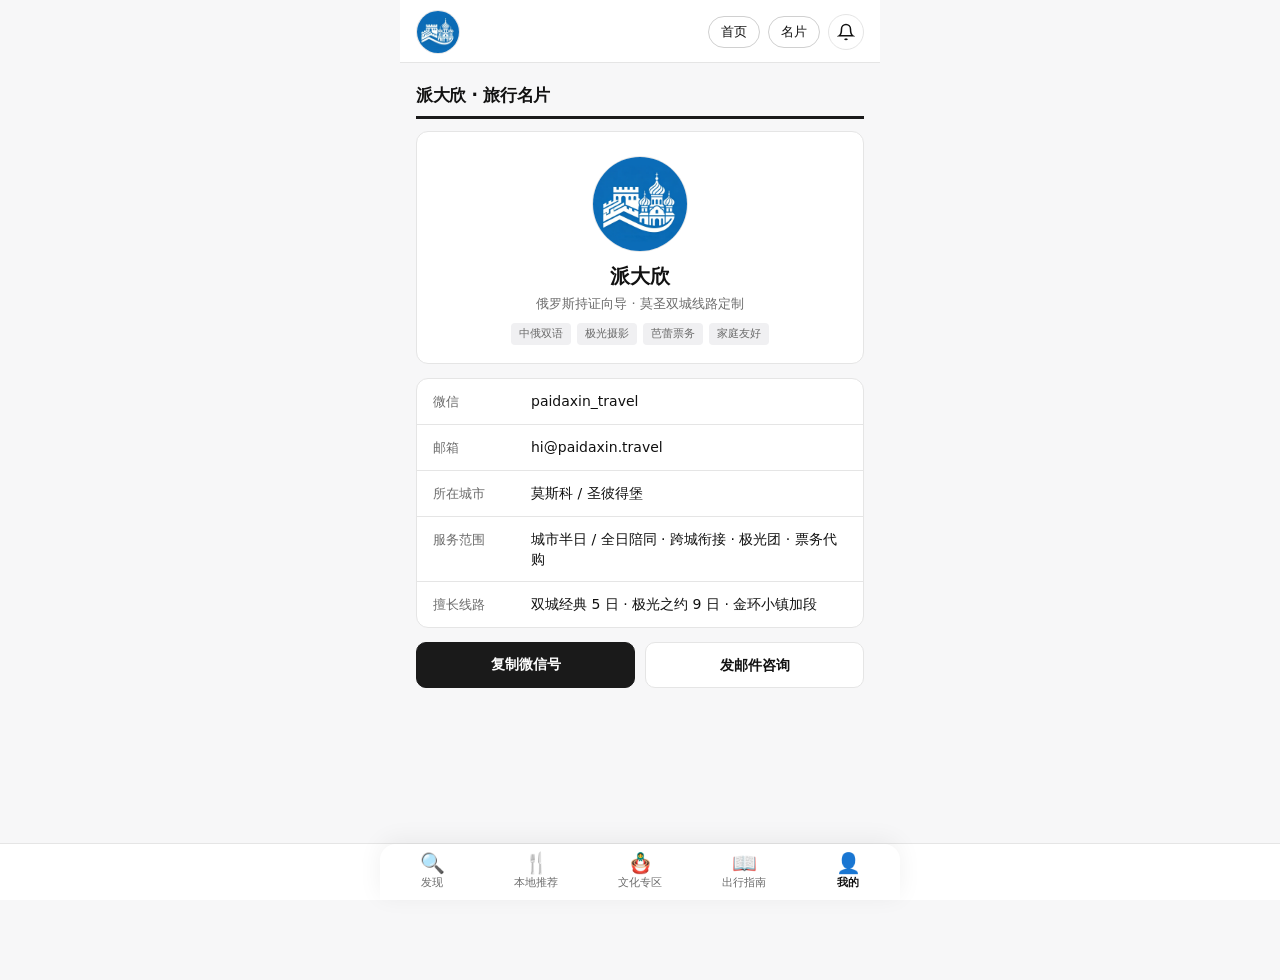
==== card.html @ 0a394ad5 "旅友分享支持点击进详情页 + 升 v=23 - 新建 share-data.js,5 篇分享详情数据(基础信息/正文/经验小结/提醒) - share.html 重写为数据驱动详情页,从 ?id= 读" ====
<!DOCTYPE html>
<html lang="zh-Hans-CN">
  <head>
    <meta charset="utf-8" />
    <meta name="viewport" content="width=device-width, initial-scale=1, viewport-fit=cover" />
    <meta name="theme-color" content="#f7f7f8" />
    <title>派大欣环游记 · 名片</title>
    <link rel="icon" type="image/x-icon" href="assets/opt/favicon.ico" />
    <link rel="apple-touch-icon" href="assets/opt/apple-touch-icon.png?v=23" />
    <link rel="stylesheet" href="styles.css?v=23" />
  </head>
  <body data-active="me">
    <div class="app">
      <div data-include="topbar"></div>

      <main>
        <section class="section" aria-labelledby="card-title">
          <div class="section-head">
            <h2 id="card-title" class="section-title">派大欣 · 旅行名片</h2>
          </div>

          <div class="card-hero">
            <img class="card-hero-avatar" src="assets/opt/logo-512.webp?v=23" alt="派大欣环游记" width="96" height="96" loading="eager" />
            <h3 class="card-hero-name">派大欣</h3>
            <p class="card-hero-role">俄罗斯持证向导 · 莫圣双城线路定制</p>
            <div class="tag-row" style="justify-content:center;">
              <span class="tag">中俄双语</span>
              <span class="tag">极光摄影</span>
              <span class="tag">芭蕾票务</span>
              <span class="tag">家庭友好</span>
            </div>
          </div>

          <div class="card-info" aria-label="联系方式">
            <div class="card-info-row">
              <span class="card-info-key">微信</span>
              <span class="card-info-val" id="wx-id">paidaxin_travel</span>
            </div>
            <div class="card-info-row">
              <span class="card-info-key">邮箱</span>
              <span class="card-info-val">hi@paidaxin.travel</span>
            </div>
            <div class="card-info-row">
              <span class="card-info-key">所在城市</span>
              <span class="card-info-val">莫斯科 / 圣彼得堡</span>
            </div>
            <div class="card-info-row">
              <span class="card-info-key">服务范围</span>
              <span class="card-info-val">城市半日 / 全日陪同 · 跨城衔接 · 极光团 · 票务代购</span>
            </div>
            <div class="card-info-row">
              <span class="card-info-key">擅长线路</span>
              <span class="card-info-val">双城经典 5 日 · 极光之约 9 日 · 金环小镇加段</span>
            </div>
          </div>

          <div class="card-cta">
            <button type="button" class="btn btn-primary" id="copy-wx">复制微信号</button>
            <a class="btn btn-secondary" href="mailto:hi@paidaxin.travel?subject=%E6%B4%BE%E5%A4%A7%E6%AC%A3%E5%92%A8%E8%AF%A2">发邮件咨询</a>
          </div>
        </section>
      </main>

      <div data-include="bottomnav"></div>
    </div>

    <script src="app.js?v=23"></script>
    <script>
      (() => {
        const btn = document.getElementById("copy-wx");
        const wx = document.getElementById("wx-id");
        if (!btn || !wx) return;
        btn.addEventListener("click", async () => {
          const text = wx.textContent.trim();
          try {
            await navigator.clipboard.writeText(text);
            const old = btn.textContent;
            btn.textContent = "已复制 ✓";
            setTimeout(() => (btn.textContent = old), 1500);
          } catch (e) {
            // 降级:选中文本提示用户手动复制
            const range = document.createRange();
            range.selectNodeContents(wx);
            const sel = window.getSelection();
            sel.removeAllRanges();
            sel.addRange(range);
            btn.textContent = "请长按复制";
            setTimeout(() => (btn.textContent = "复制微信号"), 2000);
          }
        });
      })();
    </script>
  </body>
</html>
---- styles.css ----
:root {
  --bg: #f7f7f8;
  --surface: #ffffff;
  --text: #111111;
  --muted: #6b6b6b;
  --line: #e5e5e5;
  --accent: #1a1a1a;
  --nav-h: 56px;
  --radius: 12px;
  --safe-b: env(safe-area-inset-bottom, 0px);
  --safe-t: env(safe-area-inset-top, 0px);
}

*,
*::before,
*::after {
  box-sizing: border-box;
}

html {
  -webkit-text-size-adjust: 100%;
}

body {
  margin: 0;
  font-family: system-ui, -apple-system, "PingFang SC", "Hiragino Sans GB",
    "Microsoft YaHei", sans-serif;
  background: var(--bg);
  color: var(--text);
  line-height: 1.45;
  padding-top: var(--safe-t);
  padding-bottom: calc(var(--nav-h) + var(--safe-b) + 12px);
}

.app {
  max-width: 480px;
  margin: 0 auto;
  min-height: 100vh;
}

/* —— 顶栏 —— */
.top-bar {
  display: flex;
  align-items: center;
  justify-content: space-between;
  gap: 12px;
  padding: 10px 16px 8px;
  background: var(--surface);
  border-bottom: 1px solid var(--line);
}

.brand {
  display: flex;
  align-items: center;
  gap: 10px;
  min-width: 0;
}

.brand-avatar {
  width: 44px;
  height: 44px;
  border-radius: 50%;
  object-fit: cover;
  flex-shrink: 0;
  border: 1px solid var(--line);
}

.top-actions {
  display: flex;
  align-items: center;
  gap: 8px;
  flex-shrink: 0;
}

.pill {
  padding: 6px 12px;
  font-size: 13px;
  color: var(--text);
  background: var(--surface);
  border: 1px solid #d0d0d0;
  border-radius: 999px;
  text-decoration: none;
  white-space: nowrap;
}

.pill:active {
  opacity: 0.85;
}

.icon-btn {
  width: 36px;
  height: 36px;
  border-radius: 50%;
  border: 1px solid var(--line);
  background: var(--surface);
  display: grid;
  place-items: center;
  padding: 0;
  cursor: pointer;
  color: var(--text);
}

.icon-btn svg {
  width: 18px;
  height: 18px;
}

/* —— 功能列表 —— */
.features {
  display: grid;
  grid-template-columns: repeat(4, 1fr);
  gap: 8px;
  padding: 14px 16px 18px;
  background: var(--surface);
  border-bottom: 1px solid var(--line);
}

.features.features--cols-5 {
  grid-template-columns: repeat(5, 1fr);
}

.features.features--cols-5 .feature-label {
  font-size: 11px;
  white-space: nowrap;
}

.features.features--cols-5 .feature-emoji {
  font-size: 24px;
}

.feature-item {
  display: flex;
  flex-direction: column;
  align-items: center;
  gap: 6px;
  text-align: center;
  padding: 8px 4px;
  border-radius: 10px;
  text-decoration: none;
  color: inherit;
  transition: background 0.15s;
}

.feature-item:active {
  background: #f0f0f2;
}

.feature-emoji {
  font-size: 26px;
  line-height: 1;
}

.feature-label {
  font-size: 12px;
  color: var(--text);
  font-weight: 500;
}

/* —— 区块标题 —— */
main {
  padding: 0 16px 24px;
}

.section {
  margin-top: 20px;
}

.section-head {
  display: flex;
  align-items: flex-end;
  justify-content: space-between;
  gap: 12px;
  margin-bottom: 12px;
  border-bottom: 3px solid var(--accent);
}

.section-title {
  margin: 0;
  font-size: 17px;
  font-weight: 700;
  letter-spacing: -0.02em;
  padding-bottom: 8px;
}

.section-more {
  font-size: 13px;
  color: var(--muted);
  text-decoration: none;
  padding-bottom: 8px;
  white-space: nowrap;
}

.section-more:active {
  opacity: 0.7;
}

/* 兼容旧用法:section-title 直接放在 section 下时仍能撑满下划线 */
.section > .section-title {
  display: block;
  padding-bottom: 8px;
  border-bottom: 3px solid var(--accent);
  margin: 0 0 12px;
}

/* —— 核心推荐卡片 —— */
.rec-strip {
  display: flex;
  gap: 12px;
  overflow-x: auto;
  -webkit-overflow-scrolling: touch;
  scroll-snap-type: x mandatory;
  padding-bottom: 8px;
  margin-left: -16px;
  margin-right: -16px;
  padding-left: 16px;
  padding-right: 16px;
}

.rec-strip::-webkit-scrollbar {
  display: none;
}

.rec-card {
  flex: 0 0 360px;
  scroll-snap-align: start;
  display: flex;
  align-items: stretch;
  background: var(--surface);
  border: 1px solid var(--line);
  border-radius: var(--radius);
  overflow: hidden;
  box-shadow: 0 1px 0 rgba(0, 0, 0, 0.04);
  text-decoration: none;
  color: inherit;
}

a.rec-card,
a.rec-card:visited,
a.rec-card:hover,
a.rec-card:active {
  text-decoration: none;
  color: inherit;
}

a.rec-card .rec-title,
a.rec-card .rec-sub,
a.rec-card .rec-desc {
  text-decoration: none;
}

.rec-cover {
  width: 132px;
  height: 100%;
  min-height: 116px;
  display: block;
  object-fit: cover;
  flex-shrink: 0;
  background: #e8e8ec;
}

.rec-body {
  min-width: 0;
  flex: 1;
  padding: 14px 14px 16px;
}

.rec-title {
  margin: 0 0 6px;
  font-size: 16px;
  font-weight: 700;
  line-height: 1.35;
}

.rec-sub {
  margin: 0 0 10px;
  font-size: 13px;
  color: var(--muted);
}

.rec-desc {
  margin: 0;
  font-size: 13px;
  color: var(--muted);
  line-height: 1.5;
}

/* —— 资讯/列表 —— */
.news-list {
  display: flex;
  flex-direction: column;
  gap: 10px;
}

/* 仅首页需要"短小窗 + 内部滚动"的效果时显式叠加 */
.news-list--scroll {
  max-height: 420px;
  overflow-y: auto;
  padding-right: 4px;
  scroll-behavior: smooth;
}

.news-list--scroll::-webkit-scrollbar {
  display: none;
}

.news-item {
  display: flex;
  gap: 12px;
  padding: 12px;
  background: var(--surface);
  border: 1px solid var(--line);
  border-radius: var(--radius);
  text-decoration: none;
  color: inherit;
  align-items: flex-start;
}

.news-item:active {
  background: #fafafa;
}

.news-thumb {
  width: 96px;
  height: 96px;
  border-radius: 10px;
  object-fit: cover;
  flex-shrink: 0;
  background: #e8e8ec;
}

.news-text {
  min-width: 0;
  flex: 1;
}

.news-title {
  margin: 0 0 8px;
  font-size: 15px;
  font-weight: 700;
  line-height: 1.4;
}

.news-summary {
  margin: 0;
  font-size: 13px;
  color: var(--muted);
  line-height: 1.55;
}

/* 首页那种紧凑摘要要 4 行裁切时,显式叠加这个类 */
.news-summary--clamp {
  display: -webkit-box;
  -webkit-line-clamp: 4;
  line-clamp: 4;
  -webkit-box-orient: vertical;
  overflow: hidden;
}

/* —— 底部导航 —— */
.bottom-nav {
  position: fixed;
  left: 0;
  right: 0;
  bottom: 0;
  z-index: 50;
  padding-bottom: var(--safe-b);
  background: rgba(255, 255, 255, 0.94);
  -webkit-backdrop-filter: blur(10px);
  backdrop-filter: blur(10px);
  border-top: 1px solid var(--line);
}

.bottom-nav-inner {
  display: flex;
  justify-content: space-around;
  align-items: stretch;
  min-height: var(--nav-h);
  width: 100%;
  max-width: 480px;
  margin: 0 auto;
}

.nav-item {
  flex: 1;
  display: flex;
  flex-direction: column;
  align-items: center;
  justify-content: center;
  gap: 2px;
  padding: 8px 4px;
  font-size: 11px;
  color: var(--muted);
  text-decoration: none;
  border: none;
  background: transparent;
  cursor: pointer;
  font-family: inherit;
  -webkit-tap-highlight-color: transparent;
}

.nav-item .nav-emoji {
  font-size: 20px;
  line-height: 1;
}

.nav-item.is-active {
  color: var(--text);
  font-weight: 600;
}

/* —— 通用组件 —— */

/* chip:筛选/分类小标签,可点击 */
.chip-row {
  display: flex;
  flex-wrap: nowrap;
  gap: 8px;
  overflow-x: auto;
  -webkit-overflow-scrolling: touch;
  padding: 4px 0 8px;
  margin-left: -16px;
  margin-right: -16px;
  padding-left: 16px;
  padding-right: 16px;
}

.chip-row::-webkit-scrollbar {
  display: none;
}

.chip {
  display: inline-flex;
  align-items: center;
  gap: 4px;
  padding: 6px 12px;
  font-size: 13px;
  color: var(--text);
  background: var(--surface);
  border: 1px solid #d0d0d0;
  border-radius: 999px;
  text-decoration: none;
  white-space: nowrap;
  cursor: pointer;
  font-family: inherit;
}

.chip:active {
  opacity: 0.85;
}

.chip.is-active {
  color: var(--surface);
  background: var(--accent);
  border-color: var(--accent);
}

/* tag:静态小标签,展示属性 */
.tag {
  display: inline-block;
  padding: 2px 8px;
  font-size: 11px;
  color: var(--muted);
  background: #f0f0f2;
  border-radius: 4px;
  line-height: 1.6;
}

.tag-row {
  display: flex;
  flex-wrap: wrap;
  gap: 6px;
  margin-top: 6px;
}

/* cell:列表项(我的页/设置页常用) */
.cell-group {
  background: var(--surface);
  border: 1px solid var(--line);
  border-radius: var(--radius);
  overflow: hidden;
  margin-bottom: 12px;
}

.cell {
  display: flex;
  align-items: center;
  gap: 12px;
  padding: 14px 16px;
  text-decoration: none;
  color: var(--text);
  border-bottom: 1px solid var(--line);
  background: var(--surface);
  font-size: 15px;
}

.cell:last-child {
  border-bottom: none;
}

.cell:active {
  background: #fafafa;
}

.cell-icon {
  font-size: 18px;
  line-height: 1;
  flex-shrink: 0;
}

.cell-label {
  flex: 1;
  min-width: 0;
}

.cell-extra {
  font-size: 13px;
  color: var(--muted);
}

.cell-arrow {
  color: #c0c0c4;
  font-size: 16px;
  line-height: 1;
}

/* form-card:表单卡(票务代查/咨询提交等) */
.form-card {
  background: var(--surface);
  border: 1px solid var(--line);
  border-radius: var(--radius);
  padding: 16px;
}

.form-row {
  display: flex;
  flex-direction: column;
  gap: 6px;
  margin-bottom: 14px;
}

.form-row:last-of-type {
  margin-bottom: 0;
}

.form-label {
  font-size: 13px;
  color: var(--muted);
  font-weight: 500;
}

.form-input,
.form-textarea,
.form-select {
  width: 100%;
  padding: 10px 12px;
  font-size: 15px;
  font-family: inherit;
  color: var(--text);
  background: var(--surface);
  border: 1px solid var(--line);
  border-radius: 8px;
  outline: none;
}

.form-input:focus,
.form-textarea:focus,
.form-select:focus {
  border-color: var(--text);
}

.form-textarea {
  min-height: 96px;
  resize: vertical;
}

.form-submit {
  display: block;
  width: 100%;
  margin-top: 16px;
  padding: 12px 16px;
  font-size: 15px;
  font-weight: 600;
  font-family: inherit;
  color: var(--surface);
  background: var(--accent);
  border: none;
  border-radius: 10px;
  cursor: pointer;
}

.form-submit:active {
  opacity: 0.85;
}

/* timeline:行程时间轴 */
.timeline {
  position: relative;
  padding-left: 20px;
}

.timeline::before {
  content: "";
  position: absolute;
  left: 5px;
  top: 6px;
  bottom: 6px;
  width: 1px;
  background: var(--line);
}

.timeline-item {
  position: relative;
  padding: 0 0 18px;
}

.timeline-item:last-child {
  padding-bottom: 0;
}

.timeline-item::before {
  content: "";
  position: absolute;
  left: -19px;
  top: 6px;
  width: 9px;
  height: 9px;
  border-radius: 50%;
  background: var(--accent);
  border: 2px solid var(--surface);
  box-shadow: 0 0 0 1px var(--accent);
}

.timeline-time {
  font-size: 12px;
  color: var(--muted);
  margin-bottom: 2px;
}

.timeline-title {
  margin: 0 0 4px;
  font-size: 15px;
  font-weight: 600;
  line-height: 1.4;
}

.timeline-desc {
  margin: 0;
  font-size: 13px;
  color: var(--muted);
  line-height: 1.55;
}

.timeline-day {
  margin: 18px 0 10px;
  font-size: 14px;
  font-weight: 700;
  letter-spacing: 0.02em;
}

.timeline-day:first-child {
  margin-top: 0;
}

/* —— 信息提示条(信息时间/免责)—— */
.notice {
  margin: 0 0 14px;
  padding: 10px 12px;
  font-size: 12px;
  color: var(--muted);
  background: #fafafa;
  border: 1px solid var(--line);
  border-left: 3px solid var(--accent);
  border-radius: 8px;
  line-height: 1.6;
}

.notice strong {
  color: var(--text);
}

/* —— 景点详情迷你信息行 —— */
.spot-meta {
  display: grid;
  grid-template-columns: auto 1fr;
  gap: 4px 10px;
  margin-top: 8px;
  font-size: 12px;
  line-height: 1.5;
}

.spot-meta dt {
  color: var(--muted);
  font-weight: 500;
}

.spot-meta dd {
  margin: 0;
  color: var(--text);
}

/* —— 长文本主体(指南页/资讯详情)—— */
.prose {
  font-size: 14px;
  line-height: 1.7;
  color: var(--text);
}

.prose p {
  margin: 0 0 10px;
}

.prose h3 {
  margin: 18px 0 8px;
  font-size: 15px;
  font-weight: 700;
}

.prose h4 {
  margin: 12px 0 6px;
  font-size: 14px;
  font-weight: 600;
  color: var(--text);
}

.prose ul {
  margin: 0 0 10px;
  padding-left: 20px;
}

.prose ul li {
  margin: 4px 0;
}

.prose .muted {
  color: var(--muted);
}

.prose-card {
  background: var(--surface);
  border: 1px solid var(--line);
  border-radius: var(--radius);
  padding: 16px;
}

/* —— 我的 / 名片 专用 —— */

.profile-banner {
  display: flex;
  align-items: center;
  gap: 14px;
  padding: 18px 16px;
  background: var(--surface);
  border: 1px solid var(--line);
  border-radius: var(--radius);
  margin-bottom: 14px;
}

.profile-avatar {
  width: 64px;
  height: 64px;
  border-radius: 50%;
  object-fit: cover;
  border: 1px solid var(--line);
  flex-shrink: 0;
}

.profile-meta {
  min-width: 0;
  flex: 1;
}

.profile-name {
  margin: 0 0 4px;
  font-size: 17px;
  font-weight: 700;
  letter-spacing: -0.01em;
}

.profile-sub {
  margin: 0;
  font-size: 13px;
  color: var(--muted);
  line-height: 1.5;
}

.profile-action {
  flex-shrink: 0;
  padding: 6px 12px;
  font-size: 13px;
  background: var(--surface);
  border: 1px solid #d0d0d0;
  border-radius: 999px;
  color: var(--text);
  text-decoration: none;
  white-space: nowrap;
}

.card-hero {
  position: relative;
  text-align: center;
  padding: 24px 16px 18px;
  background: var(--surface);
  border: 1px solid var(--line);
  border-radius: var(--radius);
  margin-bottom: 14px;
}

.card-hero-avatar {
  width: 96px;
  height: 96px;
  border-radius: 50%;
  object-fit: cover;
  border: 1px solid var(--line);
  margin: 0 auto 10px;
  display: block;
}

.card-hero-name {
  margin: 0 0 4px;
  font-size: 20px;
  font-weight: 700;
  letter-spacing: -0.01em;
}

.card-hero-role {
  margin: 0 0 10px;
  font-size: 13px;
  color: var(--muted);
}

.card-info {
  background: var(--surface);
  border: 1px solid var(--line);
  border-radius: var(--radius);
  overflow: hidden;
  margin-bottom: 14px;
}

.card-info-row {
  display: flex;
  align-items: baseline;
  gap: 14px;
  padding: 12px 16px;
  border-bottom: 1px solid var(--line);
  font-size: 14px;
}

.card-info-row:last-child {
  border-bottom: none;
}

.card-info-key {
  width: 84px;
  flex-shrink: 0;
  color: var(--muted);
  font-size: 13px;
}

.card-info-val {
  flex: 1;
  min-width: 0;
  color: var(--text);
  word-break: break-all;
}

.card-cta {
  display: flex;
  gap: 10px;
}

.card-cta .btn {
  flex: 1;
  padding: 12px 14px;
  font-size: 14px;
  font-weight: 600;
  font-family: inherit;
  border-radius: 10px;
  text-align: center;
  text-decoration: none;
  cursor: pointer;
  border: 1px solid var(--line);
}

.card-cta .btn-primary {
  background: var(--accent);
  color: var(--surface);
  border-color: var(--accent);
}

.card-cta .btn-secondary {
  background: var(--surface);
  color: var(--text);
}

.card-cta .btn:active {
  opacity: 0.85;
}

/* —— 桌面端略放宽 —— */
@media (min-width: 600px) {
  body {
    padding-bottom: calc(var(--nav-h) + 24px);
  }

  .bottom-nav-inner {
    max-width: 520px;
    border-radius: 16px 16px 0 0;
    box-shadow: 0 -4px 24px rgba(0, 0, 0, 0.06);
  }
}
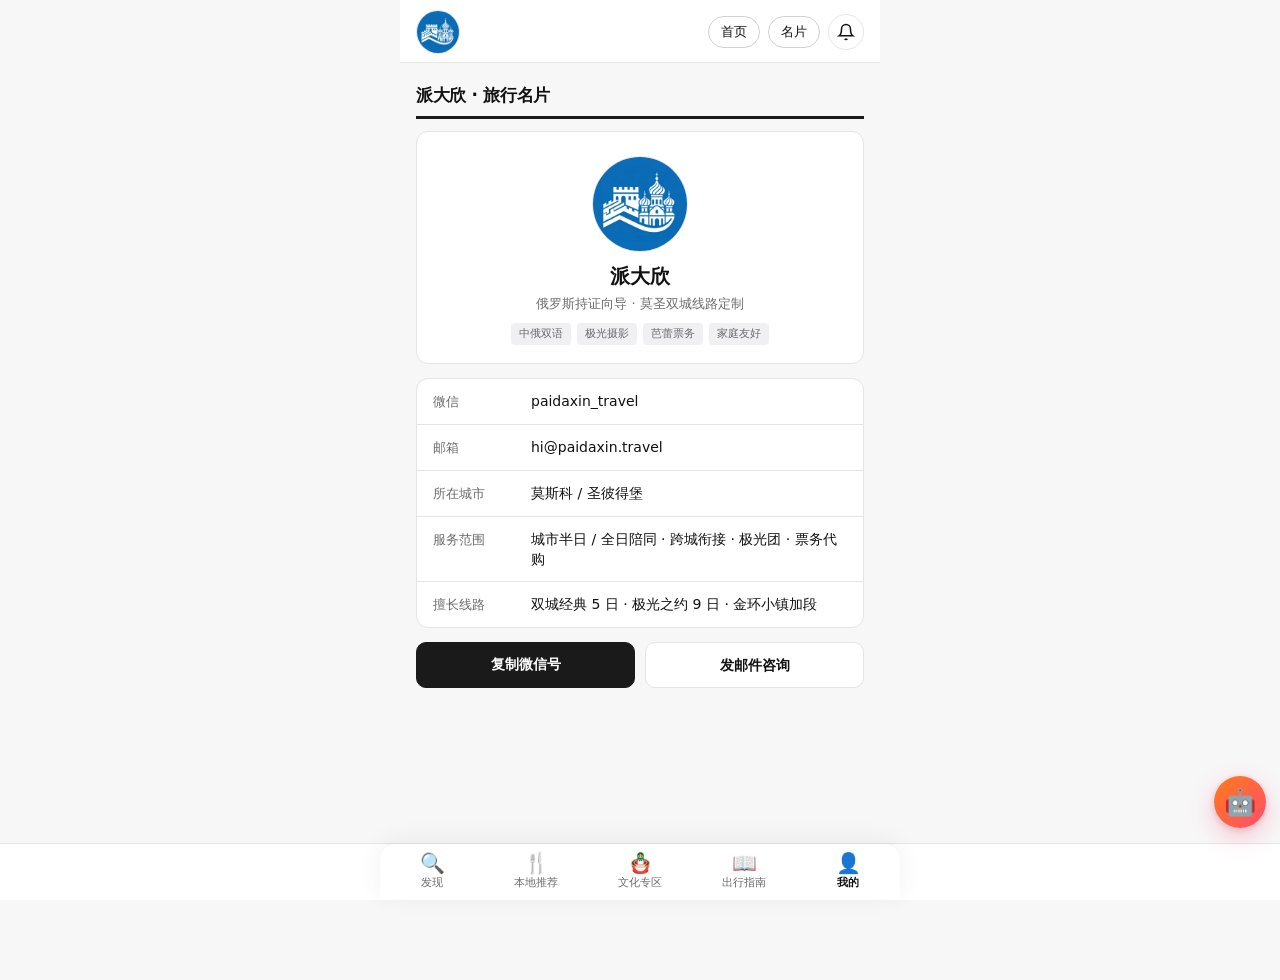
==== commit 7674918b: "新增 AI 助手悬浮窗 + 升 v=26 - 新建 assistant.js: 右下角机器人按钮 + 模态对话框,   调用火山引擎 Ark doubao-seed-2-0-lite-260215 接" ====
--- a/card.html
+++ b/card.html
@@ -6,8 +6,8 @@
     <meta name="theme-color" content="#f7f7f8" />
     <title>派大欣环游记 · 名片</title>
     <link rel="icon" type="image/x-icon" href="assets/opt/favicon.ico" />
-    <link rel="apple-touch-icon" href="assets/opt/apple-touch-icon.png?v=23" />
-    <link rel="stylesheet" href="styles.css?v=23" />
+    <link rel="apple-touch-icon" href="assets/opt/apple-touch-icon.png?v=26" />
+    <link rel="stylesheet" href="styles.css?v=26" />
   </head>
   <body data-active="me">
     <div class="app">
@@ -20,7 +20,7 @@
           </div>
 
           <div class="card-hero">
-            <img class="card-hero-avatar" src="assets/opt/logo-512.webp?v=23" alt="派大欣环游记" width="96" height="96" loading="eager" />
+            <img class="card-hero-avatar" src="assets/opt/logo-512.webp?v=26" alt="派大欣环游记" width="96" height="96" loading="eager" />
             <h3 class="card-hero-name">派大欣</h3>
             <p class="card-hero-role">俄罗斯持证向导 · 莫圣双城线路定制</p>
             <div class="tag-row" style="justify-content:center;">
@@ -64,7 +64,8 @@
       <div data-include="bottomnav"></div>
     </div>
 
-    <script src="app.js?v=23"></script>
+    <script src="app.js?v=26"></script>
+    <script src="assistant.js?v=26"></script>
     <script>
       (() => {
         const btn = document.getElementById("copy-wx");
--- a/styles.css
+++ b/styles.css
@@ -908,3 +908,291 @@
     box-shadow: 0 -4px 24px rgba(0, 0, 0, 0.06);
   }
 }
+
+/* ============ AI 助手悬浮窗 ============ */
+.ai-assistant {
+  position: fixed;
+  inset: 0;
+  pointer-events: none;
+  z-index: 9999;
+}
+
+.ai-fab {
+  pointer-events: auto;
+  position: fixed;
+  right: 14px;
+  bottom: calc(var(--nav-h) + var(--safe-b) + 16px);
+  width: 52px;
+  height: 52px;
+  border-radius: 50%;
+  background: linear-gradient(135deg, #ff7a1a 0%, #ff4f6d 100%);
+  border: none;
+  color: #fff;
+  font-size: 26px;
+  box-shadow: 0 8px 24px rgba(255, 79, 109, 0.32),
+    0 2px 6px rgba(0, 0, 0, 0.16);
+  display: flex;
+  align-items: center;
+  justify-content: center;
+  cursor: pointer;
+  transition: transform 0.18s ease, box-shadow 0.18s ease;
+}
+
+.ai-fab:active {
+  transform: scale(0.94);
+}
+
+.ai-fab:hover {
+  box-shadow: 0 10px 28px rgba(255, 79, 109, 0.4),
+    0 3px 8px rgba(0, 0, 0, 0.18);
+}
+
+.ai-fab-emoji {
+  line-height: 1;
+}
+
+body.ai-modal-open {
+  overflow: hidden;
+}
+
+.ai-modal {
+  position: fixed;
+  inset: 0;
+  z-index: 10000;
+  pointer-events: auto;
+  display: flex;
+  align-items: flex-end;
+  justify-content: center;
+}
+
+.ai-modal[hidden] {
+  display: none;
+}
+
+.ai-modal-mask {
+  position: absolute;
+  inset: 0;
+  background: rgba(17, 17, 17, 0.45);
+  backdrop-filter: blur(2px);
+  -webkit-backdrop-filter: blur(2px);
+  animation: ai-fade-in 0.18s ease;
+}
+
+.ai-panel {
+  position: relative;
+  width: 100%;
+  max-width: 480px;
+  height: 78vh;
+  max-height: 640px;
+  background: var(--surface);
+  border-radius: 16px 16px 0 0;
+  display: flex;
+  flex-direction: column;
+  box-shadow: 0 -10px 30px rgba(0, 0, 0, 0.18);
+  overflow: hidden;
+  animation: ai-slide-up 0.22s cubic-bezier(0.2, 0.8, 0.2, 1);
+}
+
+@media (min-width: 600px) {
+  .ai-modal {
+    align-items: center;
+  }
+  .ai-panel {
+    border-radius: 16px;
+    max-height: 720px;
+    height: 82vh;
+  }
+}
+
+@keyframes ai-fade-in {
+  from {
+    opacity: 0;
+  }
+  to {
+    opacity: 1;
+  }
+}
+
+@keyframes ai-slide-up {
+  from {
+    transform: translateY(20px);
+    opacity: 0.6;
+  }
+  to {
+    transform: translateY(0);
+    opacity: 1;
+  }
+}
+
+.ai-panel-head {
+  display: flex;
+  align-items: center;
+  justify-content: space-between;
+  padding: 12px 14px;
+  border-bottom: 1px solid var(--line);
+  background: #fafafa;
+}
+
+.ai-panel-title {
+  display: flex;
+  align-items: center;
+  gap: 8px;
+  font-weight: 600;
+  font-size: 15px;
+}
+
+.ai-panel-emoji {
+  font-size: 20px;
+}
+
+.ai-panel-close {
+  width: 32px;
+  height: 32px;
+  border: none;
+  background: transparent;
+  font-size: 24px;
+  line-height: 1;
+  color: var(--muted);
+  cursor: pointer;
+  border-radius: 8px;
+}
+
+.ai-panel-close:active {
+  background: #eee;
+}
+
+.ai-msgs {
+  flex: 1;
+  overflow-y: auto;
+  padding: 14px 12px;
+  display: flex;
+  flex-direction: column;
+  gap: 10px;
+  background: #f7f7f8;
+}
+
+.ai-msg {
+  display: flex;
+  max-width: 100%;
+}
+
+.ai-msg--user {
+  justify-content: flex-end;
+}
+
+.ai-msg--assistant {
+  justify-content: flex-start;
+}
+
+.ai-msg-bubble {
+  max-width: 82%;
+  padding: 9px 12px;
+  border-radius: 14px;
+  font-size: 14px;
+  line-height: 1.55;
+  word-break: break-word;
+  white-space: normal;
+  box-shadow: 0 1px 2px rgba(0, 0, 0, 0.04);
+}
+
+.ai-msg--user .ai-msg-bubble {
+  background: linear-gradient(135deg, #ff7a1a, #ff4f6d);
+  color: #fff;
+  border-bottom-right-radius: 4px;
+}
+
+.ai-msg--assistant .ai-msg-bubble {
+  background: #fff;
+  color: var(--text);
+  border: 1px solid var(--line);
+  border-bottom-left-radius: 4px;
+}
+
+.ai-error {
+  color: #c0392b;
+}
+
+.ai-typing {
+  display: inline-flex;
+  gap: 4px;
+  align-items: center;
+  height: 18px;
+}
+
+.ai-typing i {
+  width: 6px;
+  height: 6px;
+  border-radius: 50%;
+  background: #bbb;
+  animation: ai-blink 1.2s infinite ease-in-out;
+}
+
+.ai-typing i:nth-child(2) {
+  animation-delay: 0.18s;
+}
+
+.ai-typing i:nth-child(3) {
+  animation-delay: 0.36s;
+}
+
+@keyframes ai-blink {
+  0%,
+  60%,
+  100% {
+    opacity: 0.3;
+    transform: translateY(0);
+  }
+  30% {
+    opacity: 1;
+    transform: translateY(-2px);
+  }
+}
+
+.ai-input-row {
+  display: flex;
+  gap: 8px;
+  padding: 10px 12px calc(10px + var(--safe-b));
+  border-top: 1px solid var(--line);
+  background: var(--surface);
+  align-items: flex-end;
+}
+
+.ai-input {
+  flex: 1;
+  min-height: 38px;
+  max-height: 120px;
+  padding: 9px 12px;
+  font-size: 14px;
+  font-family: inherit;
+  line-height: 1.45;
+  border: 1px solid var(--line);
+  border-radius: 18px;
+  background: #f7f7f8;
+  resize: none;
+  outline: none;
+  transition: border-color 0.15s;
+}
+
+.ai-input:focus {
+  border-color: #ff7a1a;
+  background: #fff;
+}
+
+.ai-send {
+  flex-shrink: 0;
+  height: 38px;
+  padding: 0 16px;
+  border: none;
+  border-radius: 19px;
+  background: linear-gradient(135deg, #ff7a1a, #ff4f6d);
+  color: #fff;
+  font-size: 14px;
+  font-weight: 600;
+  cursor: pointer;
+  transition: opacity 0.15s;
+}
+
+.ai-send:disabled {
+  opacity: 0.5;
+  cursor: not-allowed;
+}
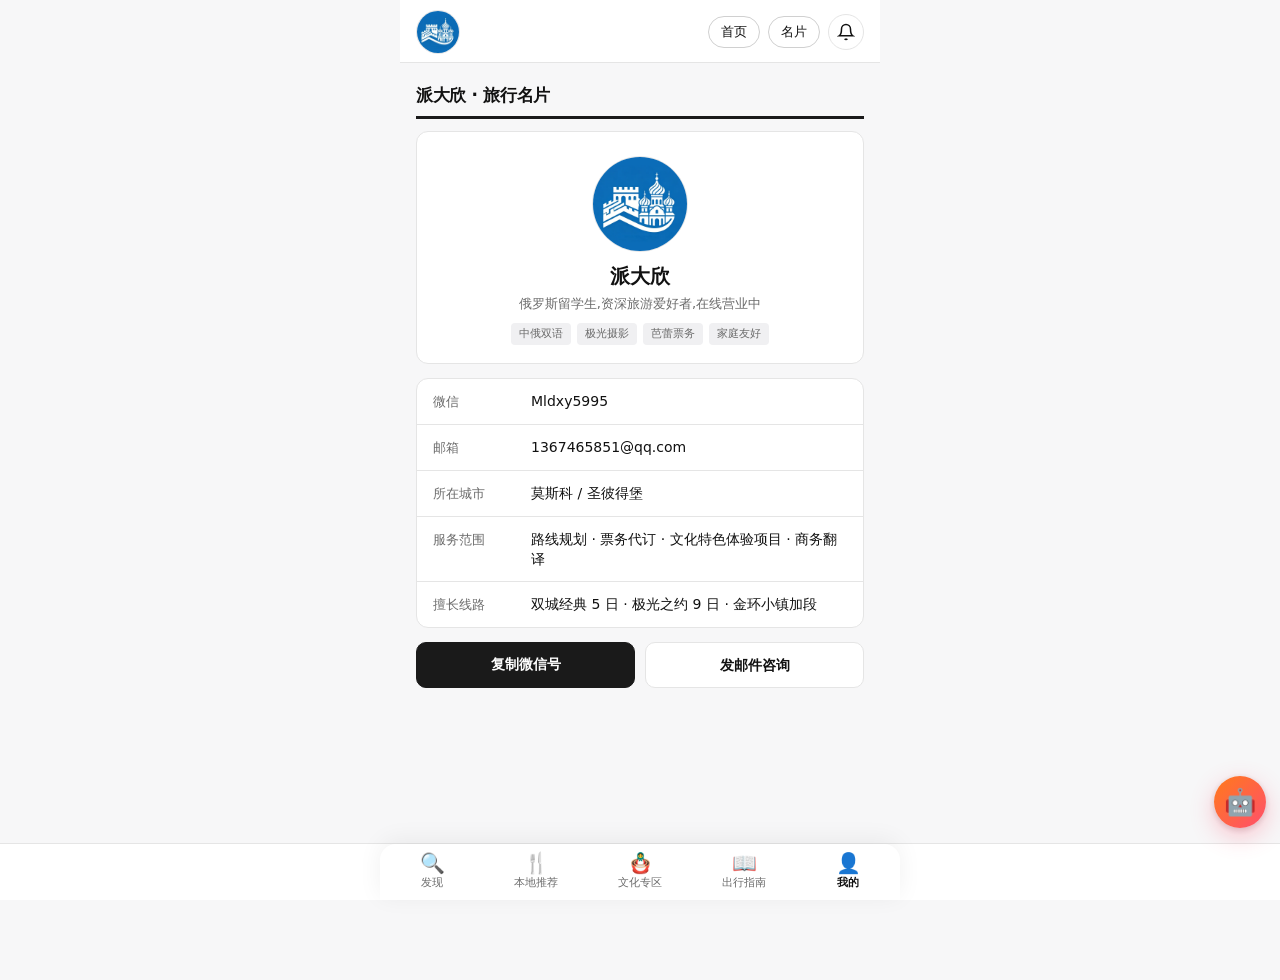
==== commit 3902a745: "更新「我的/名片」联系方式与简介:Mldxy5995 / 1367465851@qq.com / 服务范围 / 留学生简介" ====
--- a/card.html
+++ b/card.html
@@ -6,8 +6,8 @@
     <meta name="theme-color" content="#f7f7f8" />
     <title>派大欣环游记 · 名片</title>
     <link rel="icon" type="image/x-icon" href="assets/opt/favicon.ico" />
-    <link rel="apple-touch-icon" href="assets/opt/apple-touch-icon.png?v=26" />
-    <link rel="stylesheet" href="styles.css?v=26" />
+    <link rel="apple-touch-icon" href="assets/opt/apple-touch-icon.png?v=28" />
+    <link rel="stylesheet" href="styles.css?v=28" />
   </head>
   <body data-active="me">
     <div class="app">
@@ -20,9 +20,9 @@
           </div>
 
           <div class="card-hero">
-            <img class="card-hero-avatar" src="assets/opt/logo-512.webp?v=26" alt="派大欣环游记" width="96" height="96" loading="eager" />
+            <img class="card-hero-avatar" src="assets/opt/logo-512.webp?v=28" alt="派大欣环游记" width="96" height="96" loading="eager" />
             <h3 class="card-hero-name">派大欣</h3>
-            <p class="card-hero-role">俄罗斯持证向导 · 莫圣双城线路定制</p>
+            <p class="card-hero-role">俄罗斯留学生,资深旅游爱好者,在线营业中</p>
             <div class="tag-row" style="justify-content:center;">
               <span class="tag">中俄双语</span>
               <span class="tag">极光摄影</span>
@@ -34,11 +34,11 @@
           <div class="card-info" aria-label="联系方式">
             <div class="card-info-row">
               <span class="card-info-key">微信</span>
-              <span class="card-info-val" id="wx-id">paidaxin_travel</span>
+              <span class="card-info-val" id="wx-id">Mldxy5995</span>
             </div>
             <div class="card-info-row">
               <span class="card-info-key">邮箱</span>
-              <span class="card-info-val">hi@paidaxin.travel</span>
+              <span class="card-info-val">1367465851@qq.com</span>
             </div>
             <div class="card-info-row">
               <span class="card-info-key">所在城市</span>
@@ -46,7 +46,7 @@
             </div>
             <div class="card-info-row">
               <span class="card-info-key">服务范围</span>
-              <span class="card-info-val">城市半日 / 全日陪同 · 跨城衔接 · 极光团 · 票务代购</span>
+              <span class="card-info-val">路线规划 · 票务代订 · 文化特色体验项目 · 商务翻译</span>
             </div>
             <div class="card-info-row">
               <span class="card-info-key">擅长线路</span>
@@ -56,7 +56,7 @@
 
           <div class="card-cta">
             <button type="button" class="btn btn-primary" id="copy-wx">复制微信号</button>
-            <a class="btn btn-secondary" href="mailto:hi@paidaxin.travel?subject=%E6%B4%BE%E5%A4%A7%E6%AC%A3%E5%92%A8%E8%AF%A2">发邮件咨询</a>
+            <a class="btn btn-secondary" href="mailto:1367465851@qq.com?subject=%E6%B4%BE%E5%A4%A7%E6%AC%A3%E5%92%A8%E8%AF%A2">发邮件咨询</a>
           </div>
         </section>
       </main>
@@ -64,8 +64,8 @@
       <div data-include="bottomnav"></div>
     </div>
 
-    <script src="app.js?v=26"></script>
-    <script src="assistant.js?v=26"></script>
+    <script src="app.js?v=28"></script>
+    <script src="assistant.js?v=28"></script>
     <script>
       (() => {
         const btn = document.getElementById("copy-wx");
--- a/styles.css
+++ b/styles.css
@@ -963,6 +963,7 @@
   display: flex;
   align-items: flex-end;
   justify-content: center;
+  padding: 0 12px calc(12px + var(--safe-b));
 }
 
 .ai-modal[hidden] {
@@ -981,11 +982,11 @@
 .ai-panel {
   position: relative;
   width: 100%;
-  max-width: 480px;
-  height: 78vh;
-  max-height: 640px;
-  background: var(--surface);
-  border-radius: 16px 16px 0 0;
+  max-width: 420px;
+  height: 72vh;
+  max-height: 600px;
+  background: var(--surface);
+  border-radius: 16px;
   display: flex;
   flex-direction: column;
   box-shadow: 0 -10px 30px rgba(0, 0, 0, 0.18);
@@ -996,9 +997,10 @@
 @media (min-width: 600px) {
   .ai-modal {
     align-items: center;
+    padding: 12px;
   }
   .ai-panel {
-    border-radius: 16px;
+    max-width: 440px;
     max-height: 720px;
     height: 82vh;
   }
@@ -1162,9 +1164,10 @@
   min-height: 38px;
   max-height: 120px;
   padding: 9px 12px;
-  font-size: 14px;
+  /* iOS Safari 在 font-size < 16px 时聚焦会强制放大整页,固定 16px */
+  font-size: 16px;
   font-family: inherit;
-  line-height: 1.45;
+  line-height: 1.4;
   border: 1px solid var(--line);
   border-radius: 18px;
   background: #f7f7f8;
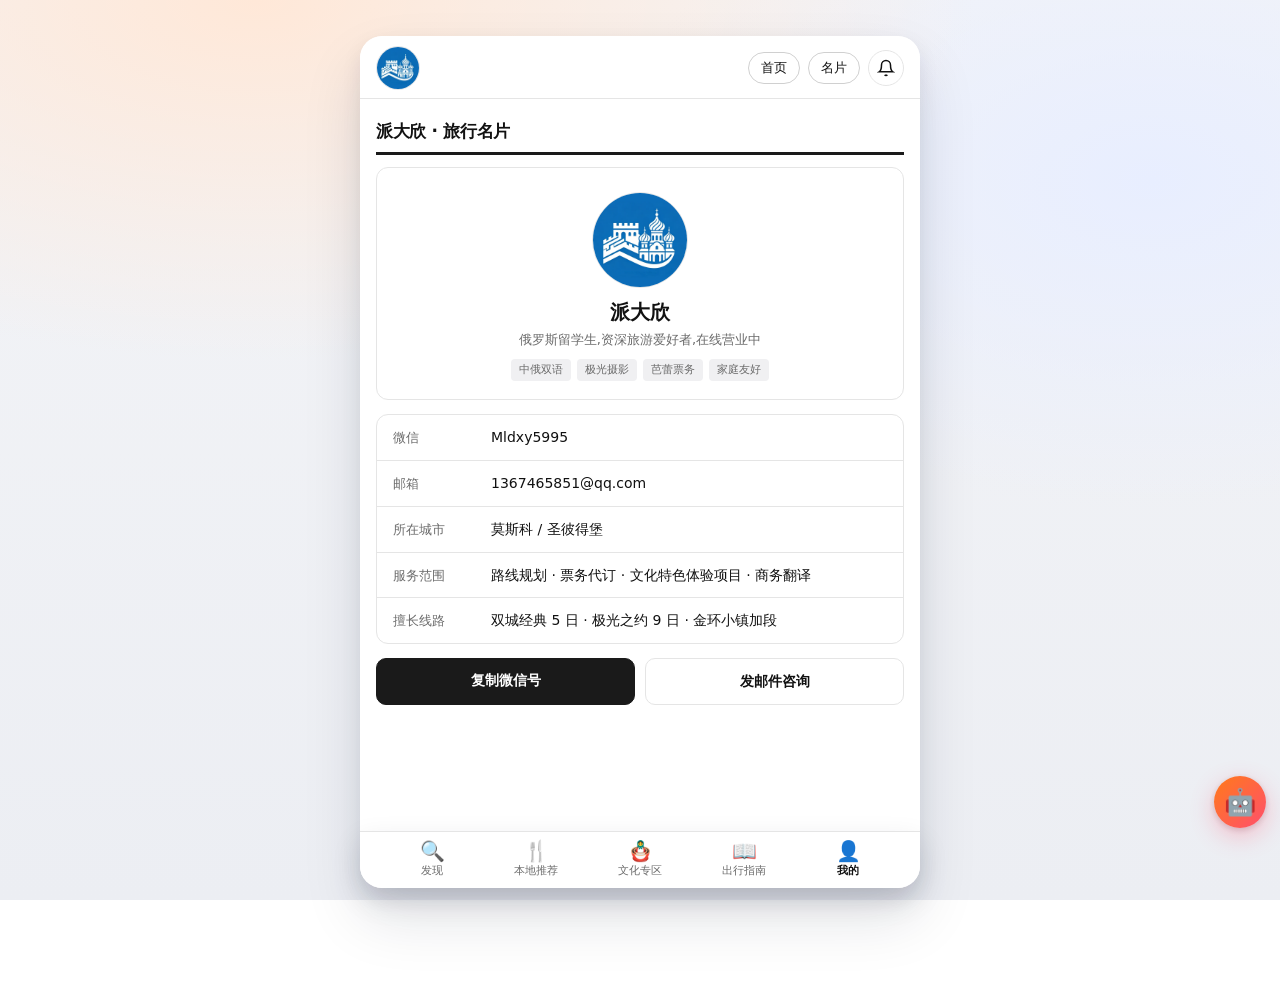
==== commit 2fbfca94: "PC 端样式适配(手机条 + 卡片 + 渐变背景)+ 出行指南删除签证入境 + 升 v=29" ====
--- a/card.html
+++ b/card.html
@@ -6,8 +6,8 @@
     <meta name="theme-color" content="#f7f7f8" />
     <title>派大欣环游记 · 名片</title>
     <link rel="icon" type="image/x-icon" href="assets/opt/favicon.ico" />
-    <link rel="apple-touch-icon" href="assets/opt/apple-touch-icon.png?v=28" />
-    <link rel="stylesheet" href="styles.css?v=28" />
+    <link rel="apple-touch-icon" href="assets/opt/apple-touch-icon.png?v=29" />
+    <link rel="stylesheet" href="styles.css?v=29" />
   </head>
   <body data-active="me">
     <div class="app">
@@ -20,7 +20,7 @@
           </div>
 
           <div class="card-hero">
-            <img class="card-hero-avatar" src="assets/opt/logo-512.webp?v=28" alt="派大欣环游记" width="96" height="96" loading="eager" />
+            <img class="card-hero-avatar" src="assets/opt/logo-512.webp?v=29" alt="派大欣环游记" width="96" height="96" loading="eager" />
             <h3 class="card-hero-name">派大欣</h3>
             <p class="card-hero-role">俄罗斯留学生,资深旅游爱好者,在线营业中</p>
             <div class="tag-row" style="justify-content:center;">
@@ -64,8 +64,8 @@
       <div data-include="bottomnav"></div>
     </div>
 
-    <script src="app.js?v=28"></script>
-    <script src="assistant.js?v=28"></script>
+    <script src="app.js?v=29"></script>
+    <script src="assistant.js?v=29"></script>
     <script>
       (() => {
         const btn = document.getElementById("copy-wx");
--- a/styles.css
+++ b/styles.css
@@ -906,6 +906,89 @@
     max-width: 520px;
     border-radius: 16px 16px 0 0;
     box-shadow: 0 -4px 24px rgba(0, 0, 0, 0.06);
+  }
+}
+
+/* —— PC 端:把"手机条"漂亮地嵌进桌面视口 —— */
+@media (min-width: 768px) {
+  body {
+    background:
+      radial-gradient(1200px 600px at 20% 0%, #ffe8d8 0%, transparent 60%),
+      radial-gradient(1000px 600px at 90% 20%, #e8eeff 0%, transparent 55%),
+      linear-gradient(180deg, #f3f4f7 0%, #eceef3 100%);
+    background-attachment: fixed;
+    padding-top: 24px;
+    padding-bottom: calc(var(--nav-h) + 36px);
+  }
+
+  .app {
+    max-width: 520px;
+    background: var(--surface);
+    border-radius: 22px;
+    box-shadow:
+      0 30px 60px rgba(20, 24, 50, 0.12),
+      0 8px 20px rgba(20, 24, 50, 0.08);
+    overflow: hidden;
+    margin-top: 12px;
+    margin-bottom: 12px;
+    min-height: calc(100vh - 48px);
+  }
+
+  /* 顶栏在卡片内,顶角随卡片圆角 */
+  .top-bar {
+    border-radius: 22px 22px 0 0;
+  }
+
+  /* 底部 Tab 不再贴屏幕底,而是贴在"手机卡片"底部 */
+  .bottom-nav {
+    position: fixed;
+    left: 50%;
+    right: auto;
+    bottom: 12px;
+    transform: translateX(-50%);
+    width: 520px;
+    max-width: calc(100vw - 24px);
+    border-radius: 0 0 22px 22px;
+    border-top: 1px solid var(--line);
+    background: rgba(255, 255, 255, 0.96);
+    box-shadow: 0 12px 30px rgba(20, 24, 50, 0.12);
+  }
+
+  .bottom-nav-inner {
+    max-width: 520px;
+    border-radius: 0;
+    box-shadow: none;
+  }
+
+  /* AI 悬浮按钮贴在卡片右下,不再追屏幕角 */
+  .ai-fab {
+    right: calc(50vw - 260px - 8px);
+    bottom: calc(var(--nav-h) + 28px);
+  }
+
+  /* AI 弹窗:PC 居中且限宽 */
+  .ai-modal {
+    align-items: center;
+    padding: 24px;
+  }
+  .ai-panel {
+    max-width: 460px;
+    height: 78vh;
+    max-height: 720px;
+    border-radius: 18px;
+  }
+}
+
+@media (min-width: 1100px) {
+  /* 大屏再略放宽,但内容栏依然不展宽,保持移动端阅读节奏 */
+  .app {
+    max-width: 560px;
+  }
+  .bottom-nav {
+    width: 560px;
+  }
+  .ai-fab {
+    right: calc(50vw - 280px - 8px);
   }
 }
 
